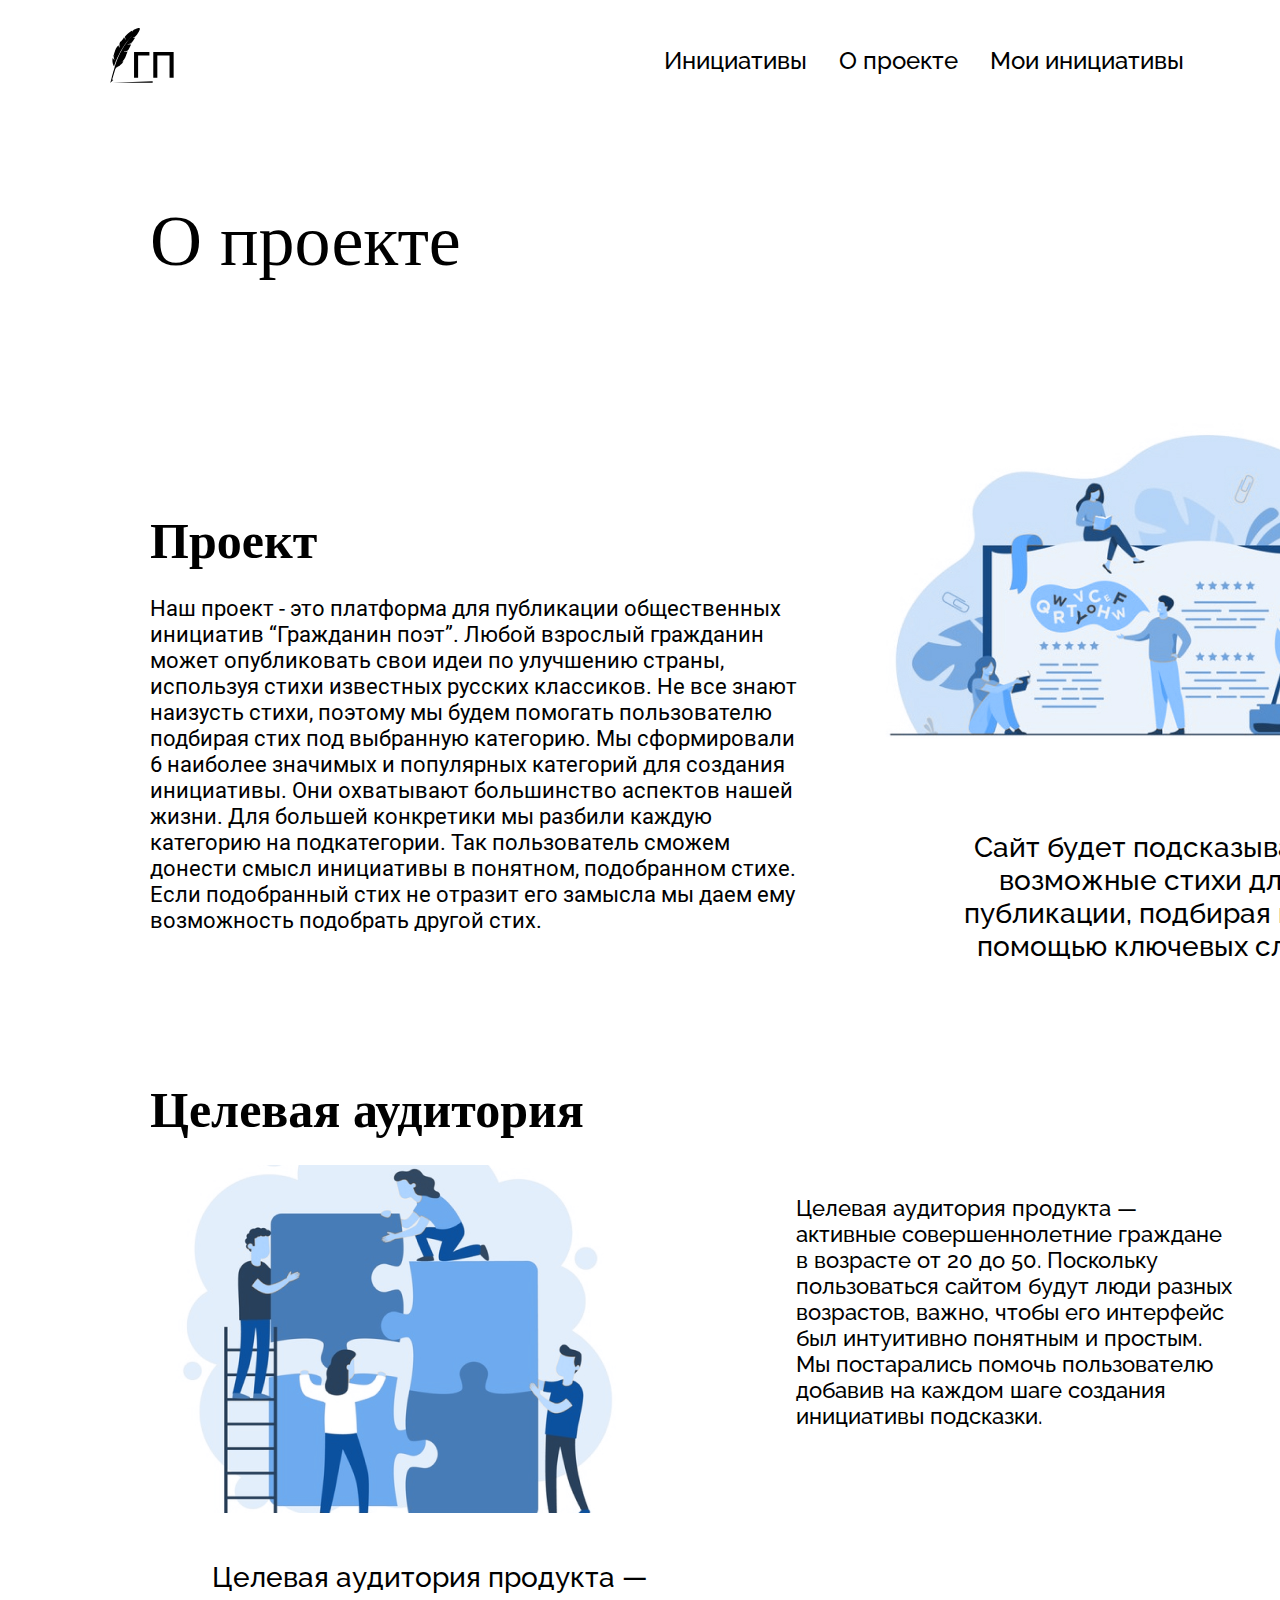
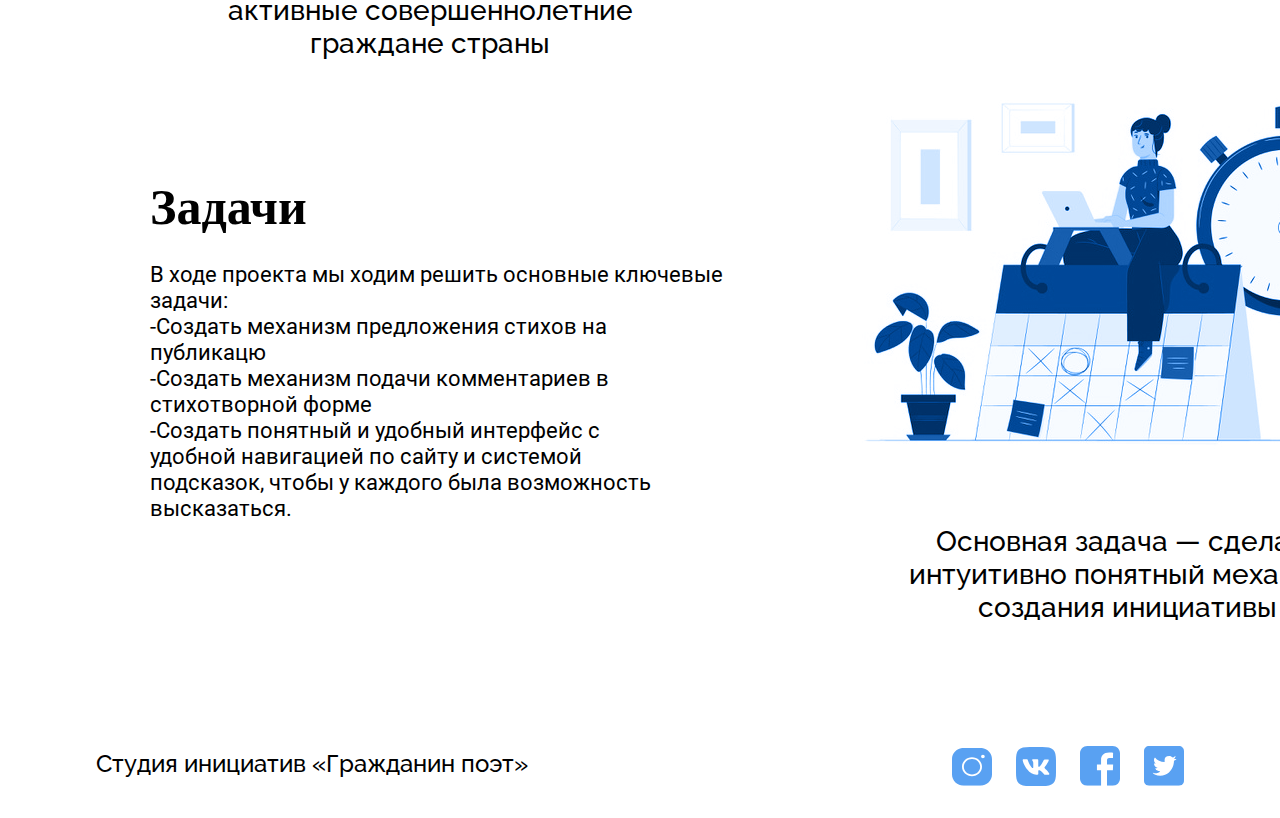
==== aboutProject.html @ e4b72660 "feat: Добавить хэдер и футер в aboutProject" ====
<!DOCTYPE html>
<html lang="ru">
  <head>
    <meta charset="UTF-8">
    <meta name="viewport" content="width=device-width, initial-scale=1.0">
    <meta name="description" content="Портал народных инициатив в эпоху глобальной цензуры">
    <meta name="keywords" content="Образование, обучение, практика, теория, инициативы, хакатон, Яндекс, Практикум, JavaScript, React">
    <meta name="author" content="Борис Никиташов">
    <meta name="author" content="Вадим Колесников">
    <meta name="author" content="Александр Удинкан">
    <meta name="author" content="Анна Кухилава">
    <link href="./pages/aboutProject.css" rel="stylesheet">
    <title>ГП-2025 – Создание инициативы</title>
  </head>
  <body class="root">
    <header class="header root__header">
        <a href="index.html">
        <img class="header__logo" src="resources/images/logo.svg" alt="Логотип проекта «Гражданин поэт – 2025»">
        </a>
        <nav class="header__nav">
        <ul class="header__list">
            <li class="header__list-item"><a class="header__link" href="#">Инициативы</a></li>
            <li class="header__list-item"><a class="header__link" href="#">О проекте</a></li>
            <li class="header__list-item"><a class="header__link" href="#">Мои инициативы</a></li>
        </ul>
        </nav>
    </header>
    <main class="about-project">
      <h1 class="about-project__title">О проекте</h1>
      <section class="project">
        <div class="project__container">
        <div class="project__container_root">
    <h2 class="project__container_subtitle">Проект</h2>
    <p class="project__container_description">Наш проект -  это платформа для публикации общественных инициатив “Гражданин поэт”.  Любой взрослый гражданин может опубликовать свои идеи по улучшению страны, используя стихи известных русских классиков.
        Не все знают наизусть стихи, поэтому мы будем помогать пользователю подбирая стих под выбранную категорию.
        Мы сформировали 6 наиболее значимых и популярных категорий для создания инициативы. Они охватывают большинство аспектов нашей жизни.
        Для большей конкретики мы разбили каждую категорию на подкатегории. Так пользователь сможем донести смысл инициативы в понятном, подобранном стихе. Если подобранный стих не отразит его замысла мы даем ему возможность подобрать другой стих.
        </p> 
    </div>
        <div class="project__img-container">
    <img class="project__img-container_pic" src="./resources/images/aboutProject/image 41.jpg">
    <p class="project__img-container_text">Сайт будет подсказывать возможные стихи для публикации, подбирая их
        с помощью  ключевых слов</p>
        </div>
    </div>
    <div class="project__container">
    <div class="project__container_root">
    <h2 class="project__container_subtitle">Целевая аудитория</h2>
    <div class="project__img-container">
        <img class="project__img-container_pic" src="./resources/images/aboutProject/image 5.png">
        <p class="project__img-container_text">Целевая аудитория продукта — активные совершеннолетние граждане страны</p>

    </div>
    </div>
    <p class="project__container_defenition">Целевая аудитория продукта — активные совершеннолетние граждане в возрасте от 20 до 50. 
        Поскольку пользоваться сайтом будут люди разных возрастов, важно, чтобы его интерфейс был интуитивно понятным и простым.
        Мы постарались помочь пользователю добавив на каждом шаге создания инициативы подсказки.</p>
    </div>

        <div class="project__container">
            <div class="project__container_root">
        <h2 class="project__container_subtitle">Задачи</h2>
    <p class="project__container_description">В ходе проекта мы ходим решить основные ключевые задачи:
        <li class="project__container_root_element">-Создать механизм предложения стихов на публикацю</li>
        <li class="project__container_root_element">-Создать механизм подачи комментариев в стихотворной форме</li>
        <li class="project__container_root_element">-Создать понятный и удобный интерфейс с удобной навигацией по сайту и системой подсказок, чтобы у каждого была возможность высказаться.</li></p>
            </div>
        <div class="project__img-container">
            <img class="project__img-container_pic" src="./resources/images/aboutProject/image 6.png">
            <p class="project__img-container_text">Основная задача  — сделать интуитивно понятный механизм создания инициативы</p>
        </div>
    </div>

    </section>
            
        </main>
        <footer class="footer root__footer">
            <address class="footer__author">Студия инициатив «Гражданин поэт»</address>
            <ul class="footer__list">
            <li class="footer__list-item">
                <a class="footer__link" href="#">
                <img class="footer__icon" src="resources/images/Instagram.svg" alt="Instagram">
                </a>
            </li>
            <li class="footer__list-item">
                <a class="footer__link" href="#">
                <img class="footer__icon" src="resources/images/VK.svg" alt="ВКонтакте">
                </a>
            </li>
            <li class="footer__list-item">
                <a class="footer__link" href="#">
                <img class="footer__icon" src="resources/images/Facebook.svg" alt="Facebook">
                </a>
            </li>
            <li class="footer__list-item">
                <a class="footer__link" href="#">
                <img class="footer__icon" src="resources/images/Twitter.svg" alt="Twitter">
                </a>
            </li>
            </ul>
        </footer>
        <script src="scripts/common.js"></script>
        </body>
</html>
---- pages/aboutProject.css ----
/* Подключаем normalize.css */

@import url(../resources/vendor/normalize.css);

/* Подключаем шрифты */

@import url(../resources/fonts/fonts.css);

/* Подключаем блок root */

@import url(../blocks/root/root.css);
@import url(../blocks/root/__header/root__header.css);
@import url(../blocks/root/__main/root__main.css);
@import url(../blocks/root/__footer/root__footer.css);

/* Подключаем блок header и его компоненты */

@import url(../blocks/header/header.css);
@import url(../blocks/header/__logo/header__logo.css);
@import url(../blocks/header/__list/header__list.css);
@import url(../blocks/header/__list-item/header__list-item.css);
@import url(../blocks/header/__link/header__link.css);

/* Подключаем блок about-project и его компоненты */

@import url(../blocks/about-project/about-project.css);
@import url(../blocks/about-project/project/project.css);
@import url(../blocks/about-project/about-project__title.css);
@import url(../blocks/about-project/project/__container/project__container.css);
@import url(../blocks/about-project/project/__container/_description/project__container_description.css);
@import url(../blocks/about-project/project/__container/_subtitle/project__container_subtitle.css);
@import url(../blocks/about-project/project/__img-container/_text/project__img-container_text.css);
@import url(../blocks/about-project/project/__container/_root/_element/project__container_root_element.css);
@import url(../blocks/about-project/project/__container/_defenition/project__container_defenition.css);

/* Подключаем блок footer и его компоненты */

@import url(../blocks/footer/footer.css);
@import url(../blocks/footer/__author/footer__author.css);
@import url(../blocks/footer/__list/footer__list.css);
@import url(../blocks/footer/__list-item/footer__list-item.css);
@import url(../blocks/footer/__link/footer__link.css);
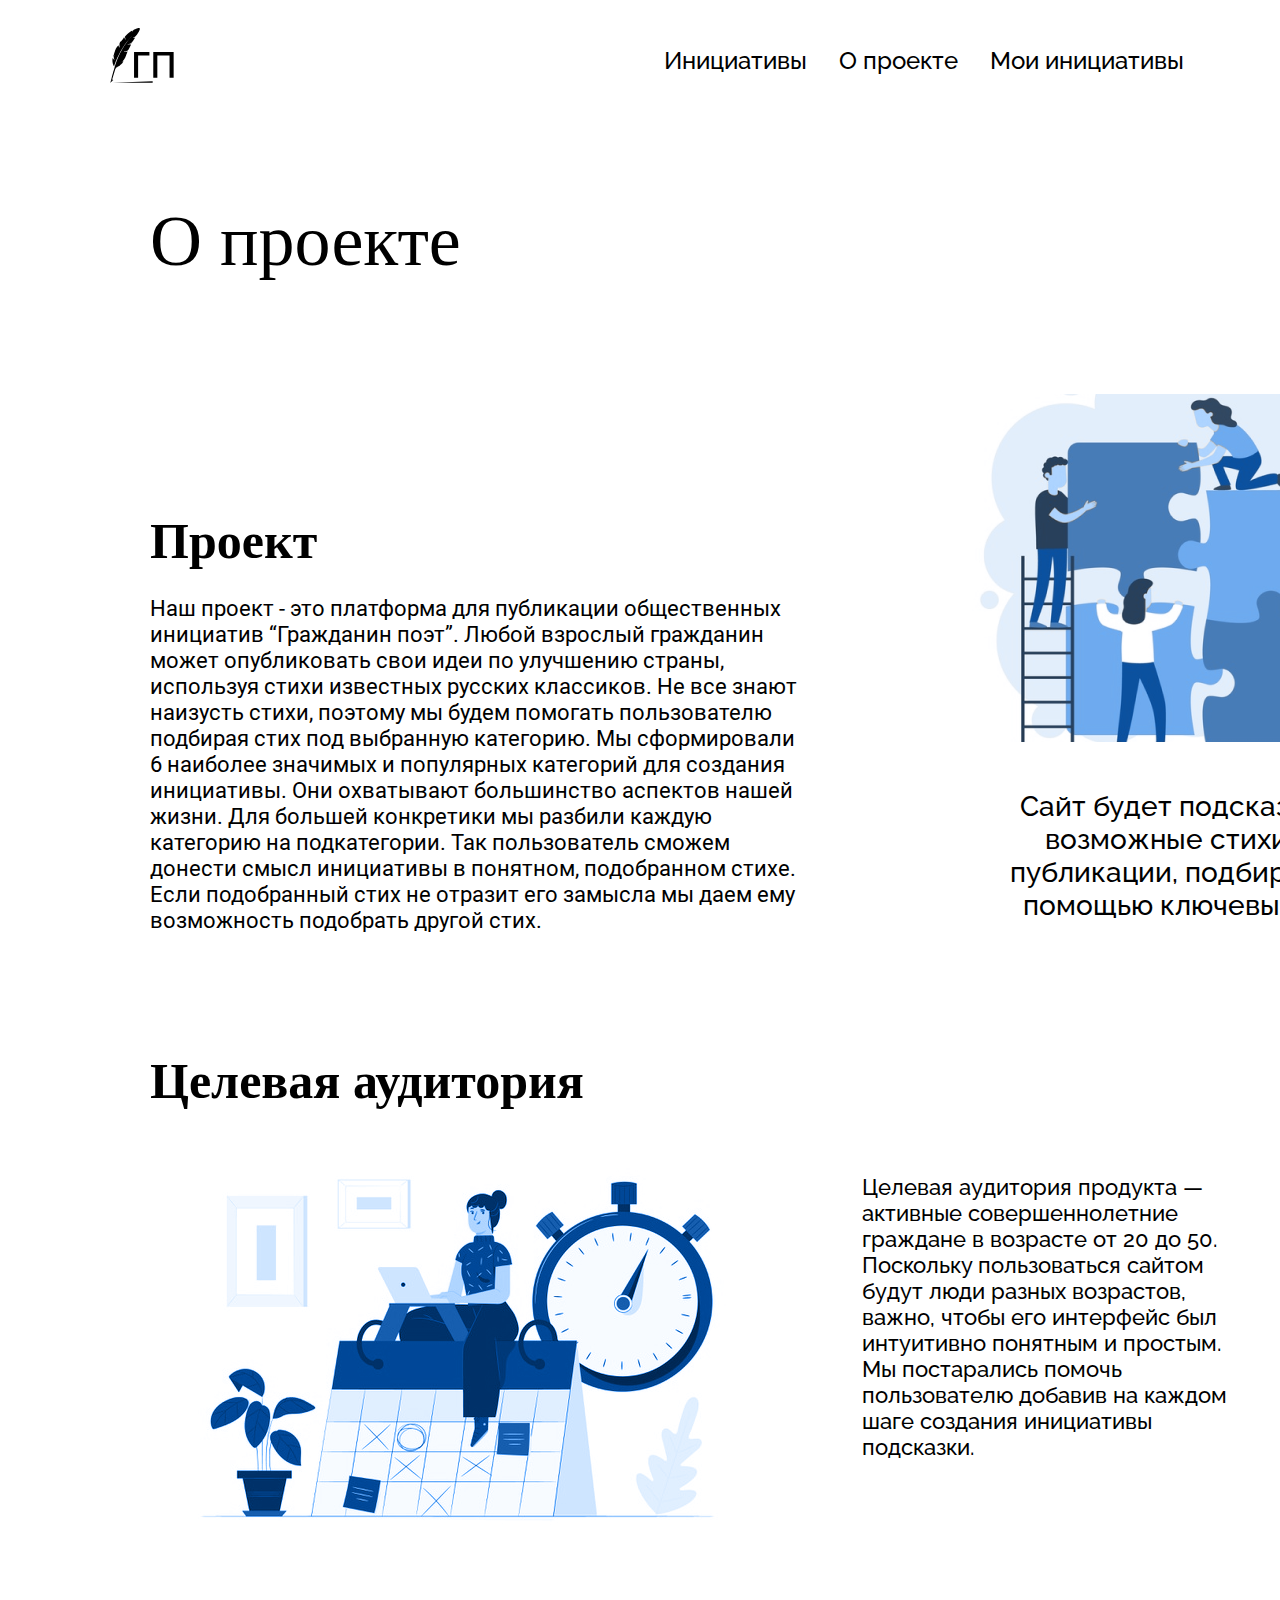
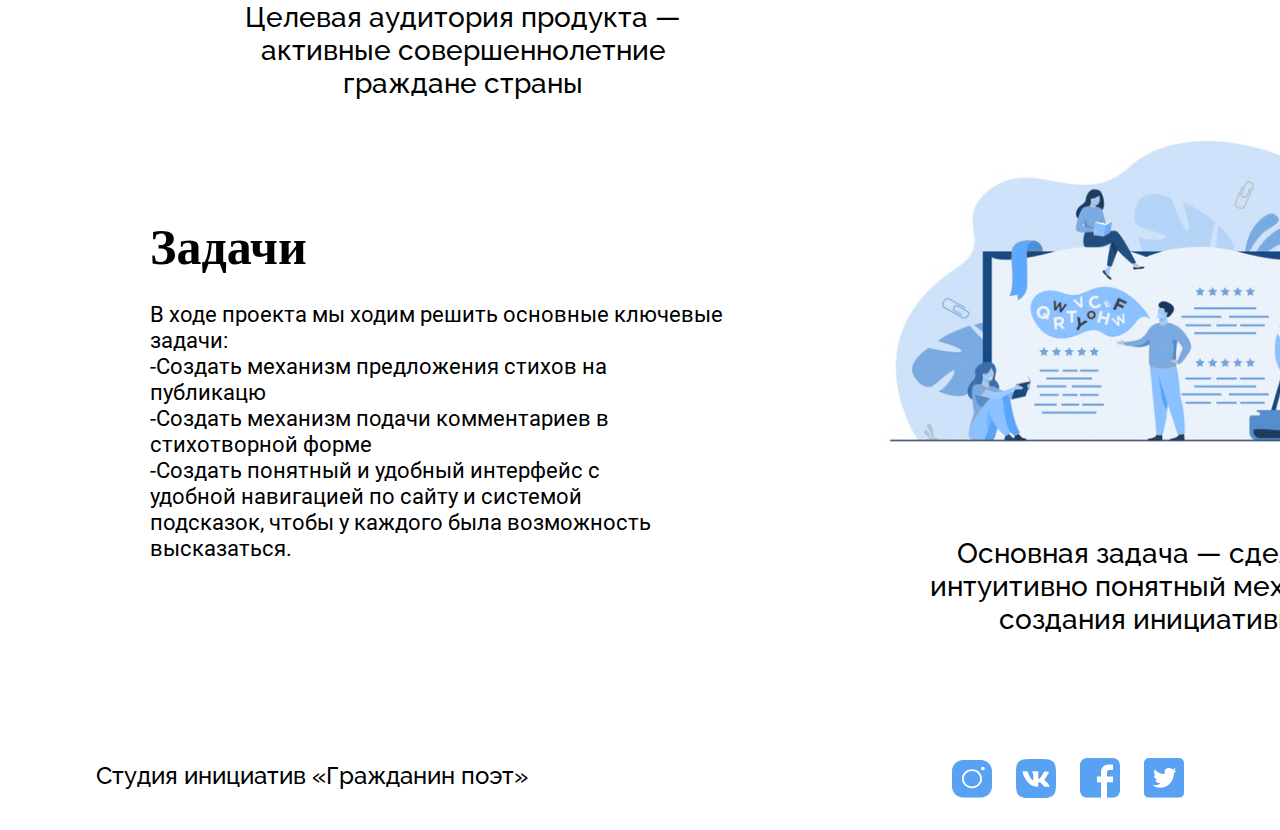
==== commit f69f3042: "fix: Исправить названия файлов" ====
--- a/aboutProject.html
+++ b/aboutProject.html
@@ -1,104 +1,117 @@
 <!DOCTYPE html>
 <html lang="ru">
-  <head>
+<head>
     <meta charset="UTF-8">
     <meta name="viewport" content="width=device-width, initial-scale=1.0">
     <meta name="description" content="Портал народных инициатив в эпоху глобальной цензуры">
-    <meta name="keywords" content="Образование, обучение, практика, теория, инициативы, хакатон, Яндекс, Практикум, JavaScript, React">
+    <meta name="keywords"
+        content="Образование, обучение, практика, теория, инициативы, хакатон, Яндекс, Практикум, JavaScript, React">
     <meta name="author" content="Борис Никиташов">
     <meta name="author" content="Вадим Колесников">
     <meta name="author" content="Александр Удинкан">
     <meta name="author" content="Анна Кухилава">
     <link href="./pages/aboutProject.css" rel="stylesheet">
     <title>ГП-2025 – Создание инициативы</title>
-  </head>
-  <body class="root">
+</head>
+<body class="root">
     <header class="header root__header">
         <a href="index.html">
-        <img class="header__logo" src="resources/images/logo.svg" alt="Логотип проекта «Гражданин поэт – 2025»">
+            <img class="header__logo" src="resources/images/logo.svg" alt="Логотип проекта «Гражданин поэт – 2025»">
         </a>
         <nav class="header__nav">
-        <ul class="header__list">
-            <li class="header__list-item"><a class="header__link" href="#">Инициативы</a></li>
-            <li class="header__list-item"><a class="header__link" href="#">О проекте</a></li>
-            <li class="header__list-item"><a class="header__link" href="#">Мои инициативы</a></li>
-        </ul>
+            <ul class="header__list">
+                <li class="header__list-item"><a class="header__link" href="#">Инициативы</a></li>
+                <li class="header__list-item"><a class="header__link" href="#">О проекте</a></li>
+                <li class="header__list-item"><a class="header__link" href="#">Мои инициативы</a></li>
+            </ul>
         </nav>
     </header>
     <main class="about-project">
-      <h1 class="about-project__title">О проекте</h1>
-      <section class="project">
-        <div class="project__container">
-        <div class="project__container_root">
-    <h2 class="project__container_subtitle">Проект</h2>
-    <p class="project__container_description">Наш проект -  это платформа для публикации общественных инициатив “Гражданин поэт”.  Любой взрослый гражданин может опубликовать свои идеи по улучшению страны, используя стихи известных русских классиков.
-        Не все знают наизусть стихи, поэтому мы будем помогать пользователю подбирая стих под выбранную категорию.
-        Мы сформировали 6 наиболее значимых и популярных категорий для создания инициативы. Они охватывают большинство аспектов нашей жизни.
-        Для большей конкретики мы разбили каждую категорию на подкатегории. Так пользователь сможем донести смысл инициативы в понятном, подобранном стихе. Если подобранный стих не отразит его замысла мы даем ему возможность подобрать другой стих.
-        </p> 
-    </div>
-        <div class="project__img-container">
-    <img class="project__img-container_pic" src="./resources/images/aboutProject/image 41.jpg">
-    <p class="project__img-container_text">Сайт будет подсказывать возможные стихи для публикации, подбирая их
-        с помощью  ключевых слов</p>
-        </div>
-    </div>
-    <div class="project__container">
-    <div class="project__container_root">
-    <h2 class="project__container_subtitle">Целевая аудитория</h2>
-    <div class="project__img-container">
-        <img class="project__img-container_pic" src="./resources/images/aboutProject/image 5.png">
-        <p class="project__img-container_text">Целевая аудитория продукта — активные совершеннолетние граждане страны</p>
+        <h1 class="about-project__title">О проекте</h1>
+        <section class="project">
+            <div class="project__container">
+                <div class="project__container_root">
+                    <h2 class="project__container_subtitle">Проект</h2>
+                    <p class="project__container_description">Наш проект - это платформа для публикации общественных
+                        инициатив “Гражданин поэт”. Любой взрослый гражданин может опубликовать свои идеи по улучшению
+                        страны, используя стихи известных русских классиков.
+                        Не все знают наизусть стихи, поэтому мы будем помогать пользователю подбирая стих под выбранную
+                        категорию.
+                        Мы сформировали 6 наиболее значимых и популярных категорий для создания инициативы. Они
+                        охватывают большинство аспектов нашей жизни.
+                        Для большей конкретики мы разбили каждую категорию на подкатегории. Так пользователь сможем
+                        донести смысл инициативы в понятном, подобранном стихе. Если подобранный стих не отразит его
+                        замысла мы даем ему возможность подобрать другой стих.
+                    </p>
+                </div>
+                <div class="project__img-container">
+                    <img class="project__img-container_pic" src="./resources/images/aboutProject/about1.png">
+                    <p class="project__img-container_text">Сайт будет подсказывать возможные стихи для публикации,
+                        подбирая их
+                        с помощью ключевых слов</p>
+                </div>
+            </div>
+            <div class="project__container">
+                <div class="project__container_root">
+                    <h2 class="project__container_subtitle">Целевая аудитория</h2>
+                    <div class="project__img-container">
+                        <img class="project__img-container_pic" src="./resources/images/aboutProject/about2.png">
+                        <p class="project__img-container_text">Целевая аудитория продукта — активные совершеннолетние
+                            граждане страны</p>
 
-    </div>
-    </div>
-    <p class="project__container_defenition">Целевая аудитория продукта — активные совершеннолетние граждане в возрасте от 20 до 50. 
-        Поскольку пользоваться сайтом будут люди разных возрастов, важно, чтобы его интерфейс был интуитивно понятным и простым.
-        Мы постарались помочь пользователю добавив на каждом шаге создания инициативы подсказки.</p>
-    </div>
-
-        <div class="project__container">
-            <div class="project__container_root">
-        <h2 class="project__container_subtitle">Задачи</h2>
-    <p class="project__container_description">В ходе проекта мы ходим решить основные ключевые задачи:
-        <li class="project__container_root_element">-Создать механизм предложения стихов на публикацю</li>
-        <li class="project__container_root_element">-Создать механизм подачи комментариев в стихотворной форме</li>
-        <li class="project__container_root_element">-Создать понятный и удобный интерфейс с удобной навигацией по сайту и системой подсказок, чтобы у каждого была возможность высказаться.</li></p>
+                    </div>
+                </div>
+                <p class="project__container_defenition">Целевая аудитория продукта — активные совершеннолетние граждане
+                    в возрасте от 20 до 50.
+                    Поскольку пользоваться сайтом будут люди разных возрастов, важно, чтобы его интерфейс был интуитивно
+                    понятным и простым.
+                    Мы постарались помочь пользователю добавив на каждом шаге создания инициативы подсказки.</p>
             </div>
-        <div class="project__img-container">
-            <img class="project__img-container_pic" src="./resources/images/aboutProject/image 6.png">
-            <p class="project__img-container_text">Основная задача  — сделать интуитивно понятный механизм создания инициативы</p>
-        </div>
-    </div>
-
-    </section>
-            
-        </main>
-        <footer class="footer root__footer">
-            <address class="footer__author">Студия инициатив «Гражданин поэт»</address>
-            <ul class="footer__list">
+            <div class="project__container">
+                <div class="project__container_root">
+                    <h2 class="project__container_subtitle">Задачи</h2>
+                    <p class="project__container_description">В ходе проекта мы ходим решить основные ключевые задачи:
+                        <li class="project__container_root_element">-Создать механизм предложения стихов на публикацю
+                        </li>
+                        <li class="project__container_root_element">-Создать механизм подачи комментариев в стихотворной
+                            форме</li>
+                        <li class="project__container_root_element">-Создать понятный и удобный интерфейс с удобной
+                            навигацией по сайту и системой подсказок, чтобы у каждого была возможность высказаться.</li>
+                    </p>
+                </div>
+                <div class="project__img-container">
+                    <img class="project__img-container_pic" src="./resources/images/aboutProject/about3.jpg">
+                    <p class="project__img-container_text">Основная задача — сделать интуитивно понятный механизм
+                        создания инициативы</p>
+                </div>
+            </div>
+        </section>
+    </main>
+    <footer class="footer root__footer">
+        <address class="footer__author">Студия инициатив «Гражданин поэт»</address>
+        <ul class="footer__list">
             <li class="footer__list-item">
                 <a class="footer__link" href="#">
-                <img class="footer__icon" src="resources/images/Instagram.svg" alt="Instagram">
+                    <img class="footer__icon" src="resources/images/Instagram.svg" alt="Instagram">
                 </a>
             </li>
             <li class="footer__list-item">
                 <a class="footer__link" href="#">
-                <img class="footer__icon" src="resources/images/VK.svg" alt="ВКонтакте">
+                    <img class="footer__icon" src="resources/images/VK.svg" alt="ВКонтакте">
                 </a>
             </li>
             <li class="footer__list-item">
                 <a class="footer__link" href="#">
-                <img class="footer__icon" src="resources/images/Facebook.svg" alt="Facebook">
+                    <img class="footer__icon" src="resources/images/Facebook.svg" alt="Facebook">
                 </a>
             </li>
             <li class="footer__list-item">
                 <a class="footer__link" href="#">
-                <img class="footer__icon" src="resources/images/Twitter.svg" alt="Twitter">
+                    <img class="footer__icon" src="resources/images/Twitter.svg" alt="Twitter">
                 </a>
             </li>
-            </ul>
-        </footer>
-        <script src="scripts/common.js"></script>
-        </body>
+        </ul>
+    </footer>
+    <script src="scripts/common.js"></script>
+</body>
 </html>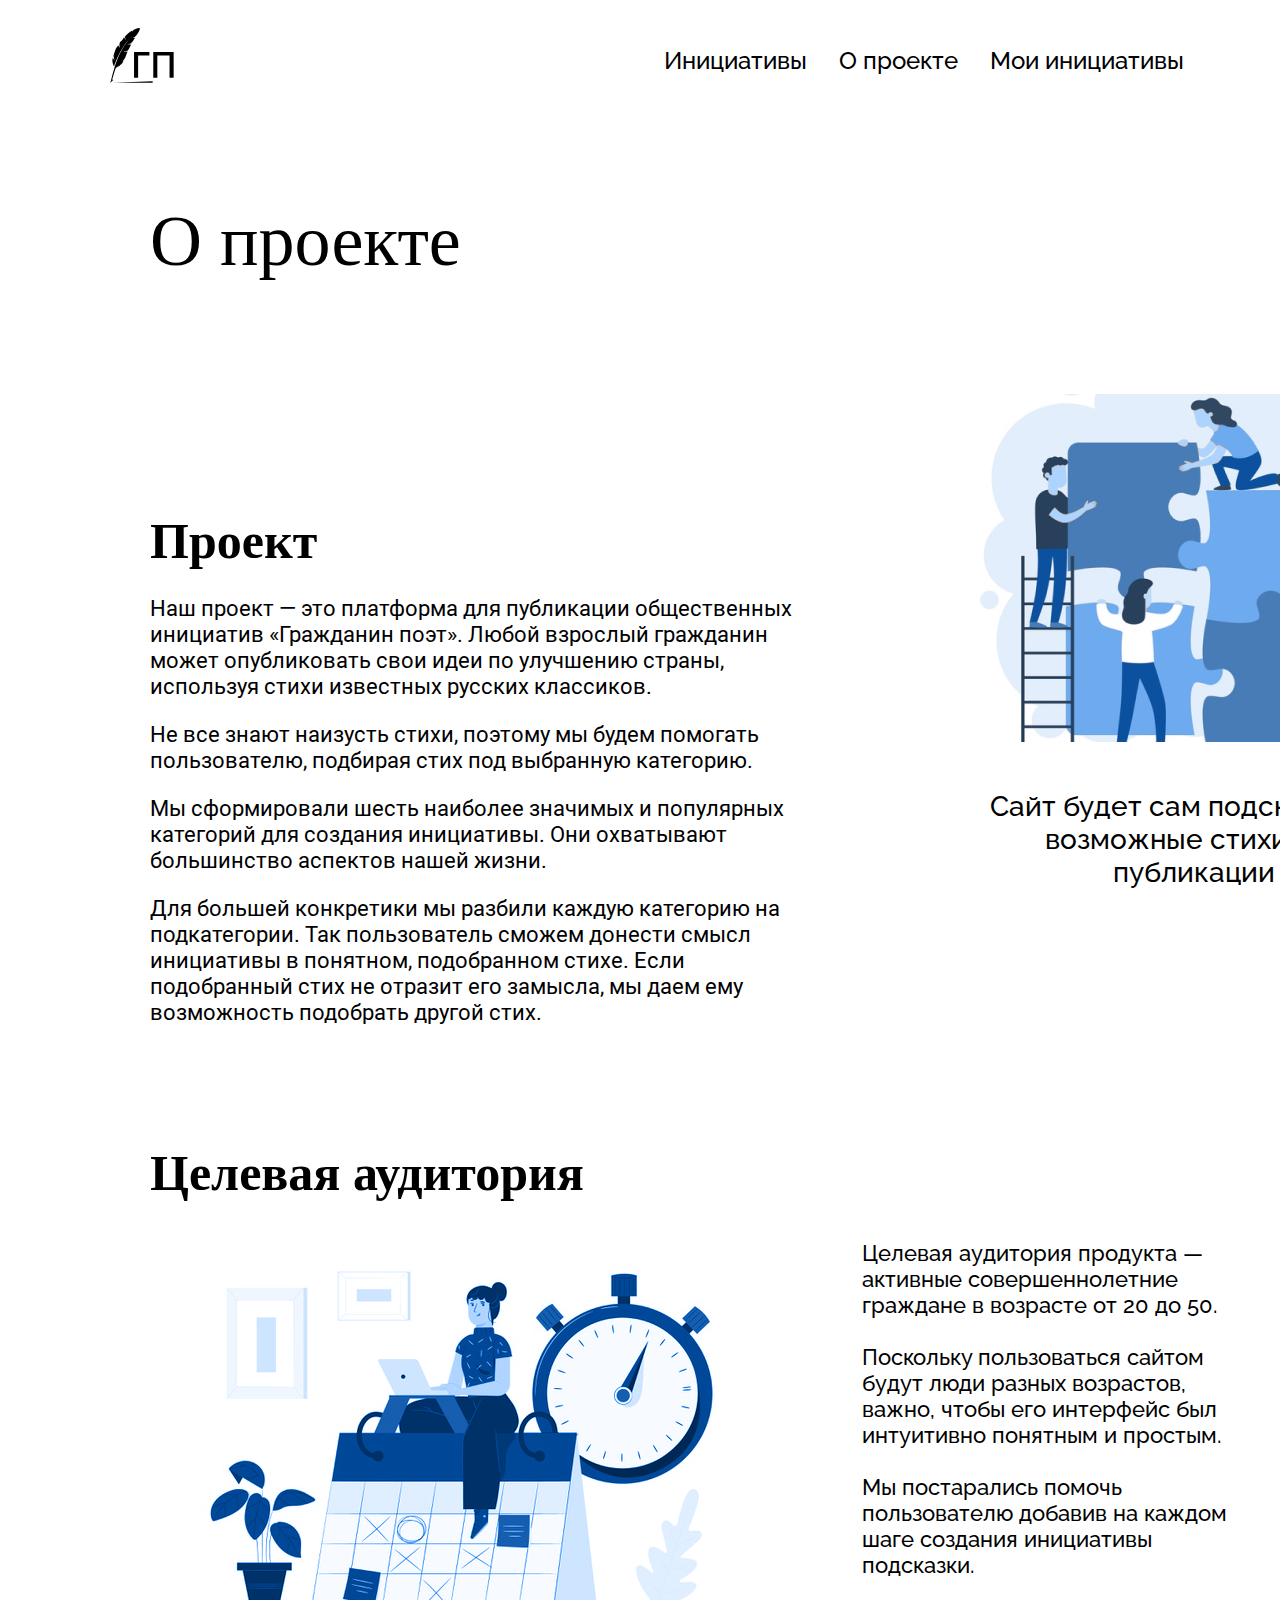
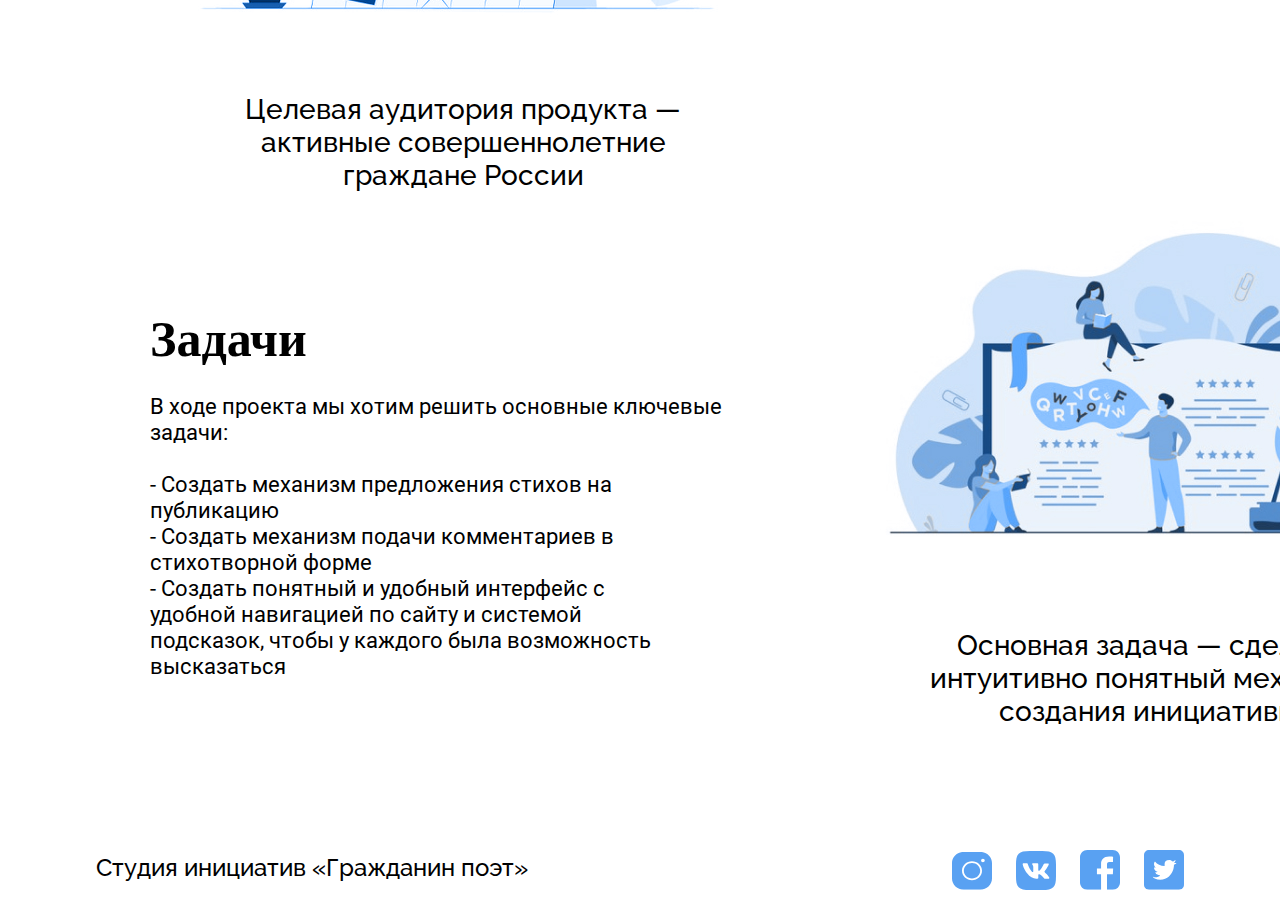
==== commit d2278bd1: "fix: Поправить тексты в aboutProject.html" ====
--- a/aboutProject.html
+++ b/aboutProject.html
@@ -32,23 +32,21 @@
             <div class="project__container">
                 <div class="project__container_root">
                     <h2 class="project__container_subtitle">Проект</h2>
-                    <p class="project__container_description">Наш проект - это платформа для публикации общественных
-                        инициатив “Гражданин поэт”. Любой взрослый гражданин может опубликовать свои идеи по улучшению
+                    <p class="project__container_description">Наш проект — это платформа для публикации общественных
+                        инициатив «Гражданин поэт». Любой взрослый гражданин может опубликовать свои идеи по улучшению
                         страны, используя стихи известных русских классиков.
-                        Не все знают наизусть стихи, поэтому мы будем помогать пользователю подбирая стих под выбранную
-                        категорию.
-                        Мы сформировали 6 наиболее значимых и популярных категорий для создания инициативы. Они
-                        охватывают большинство аспектов нашей жизни.
-                        Для большей конкретики мы разбили каждую категорию на подкатегории. Так пользователь сможем
+                    </p>
+                    <p class="project__container_description">Не все знают наизусть стихи, поэтому мы будем помогать пользователю, подбирая стих под выбранную
+                        категорию.</p>
+                    <p class="project__container_description">Мы сформировали шесть наиболее значимых и популярных категорий для создания инициативы. Они
+                        охватывают большинство аспектов нашей жизни.</p>
+                    <p class="project__container_description">Для большей конкретики мы разбили каждую категорию на подкатегории. Так пользователь сможем
                         донести смысл инициативы в понятном, подобранном стихе. Если подобранный стих не отразит его
-                        замысла мы даем ему возможность подобрать другой стих.
-                    </p>
+                        замысла, мы даем ему возможность подобрать другой стих.</p>
                 </div>
                 <div class="project__img-container">
                     <img class="project__img-container_pic" src="./resources/images/aboutProject/about1.png">
-                    <p class="project__img-container_text">Сайт будет подсказывать возможные стихи для публикации,
-                        подбирая их
-                        с помощью ключевых слов</p>
+                    <p class="project__img-container_text">Сайт будет сам подсказывать возможные стихи для публикации</p>
                 </div>
             </div>
             <div class="project__container">
@@ -57,26 +55,26 @@
                     <div class="project__img-container">
                         <img class="project__img-container_pic" src="./resources/images/aboutProject/about2.png">
                         <p class="project__img-container_text">Целевая аудитория продукта — активные совершеннолетние
-                            граждане страны</p>
+                            граждане России</p>
 
                     </div>
                 </div>
                 <p class="project__container_defenition">Целевая аудитория продукта — активные совершеннолетние граждане
-                    в возрасте от 20 до 50.
+                    в возрасте от 20 до 50.<br><br>
                     Поскольку пользоваться сайтом будут люди разных возрастов, важно, чтобы его интерфейс был интуитивно
-                    понятным и простым.
+                    понятным и простым.<br><br>
                     Мы постарались помочь пользователю добавив на каждом шаге создания инициативы подсказки.</p>
             </div>
             <div class="project__container">
                 <div class="project__container_root">
                     <h2 class="project__container_subtitle">Задачи</h2>
-                    <p class="project__container_description">В ходе проекта мы ходим решить основные ключевые задачи:
-                        <li class="project__container_root_element">-Создать механизм предложения стихов на публикацю
+                    <p class="project__container_description">В ходе проекта мы хотим решить основные ключевые задачи:<br><br>
+                        <li class="project__container_root_element">- Создать механизм предложения стихов на публикацию
                         </li>
-                        <li class="project__container_root_element">-Создать механизм подачи комментариев в стихотворной
+                        <li class="project__container_root_element">- Создать механизм подачи комментариев в стихотворной
                             форме</li>
-                        <li class="project__container_root_element">-Создать понятный и удобный интерфейс с удобной
-                            навигацией по сайту и системой подсказок, чтобы у каждого была возможность высказаться.</li>
+                        <li class="project__container_root_element">- Создать понятный и удобный интерфейс с удобной
+                            навигацией по сайту и системой подсказок, чтобы у каждого была возможность высказаться</li>
                     </p>
                 </div>
                 <div class="project__img-container">
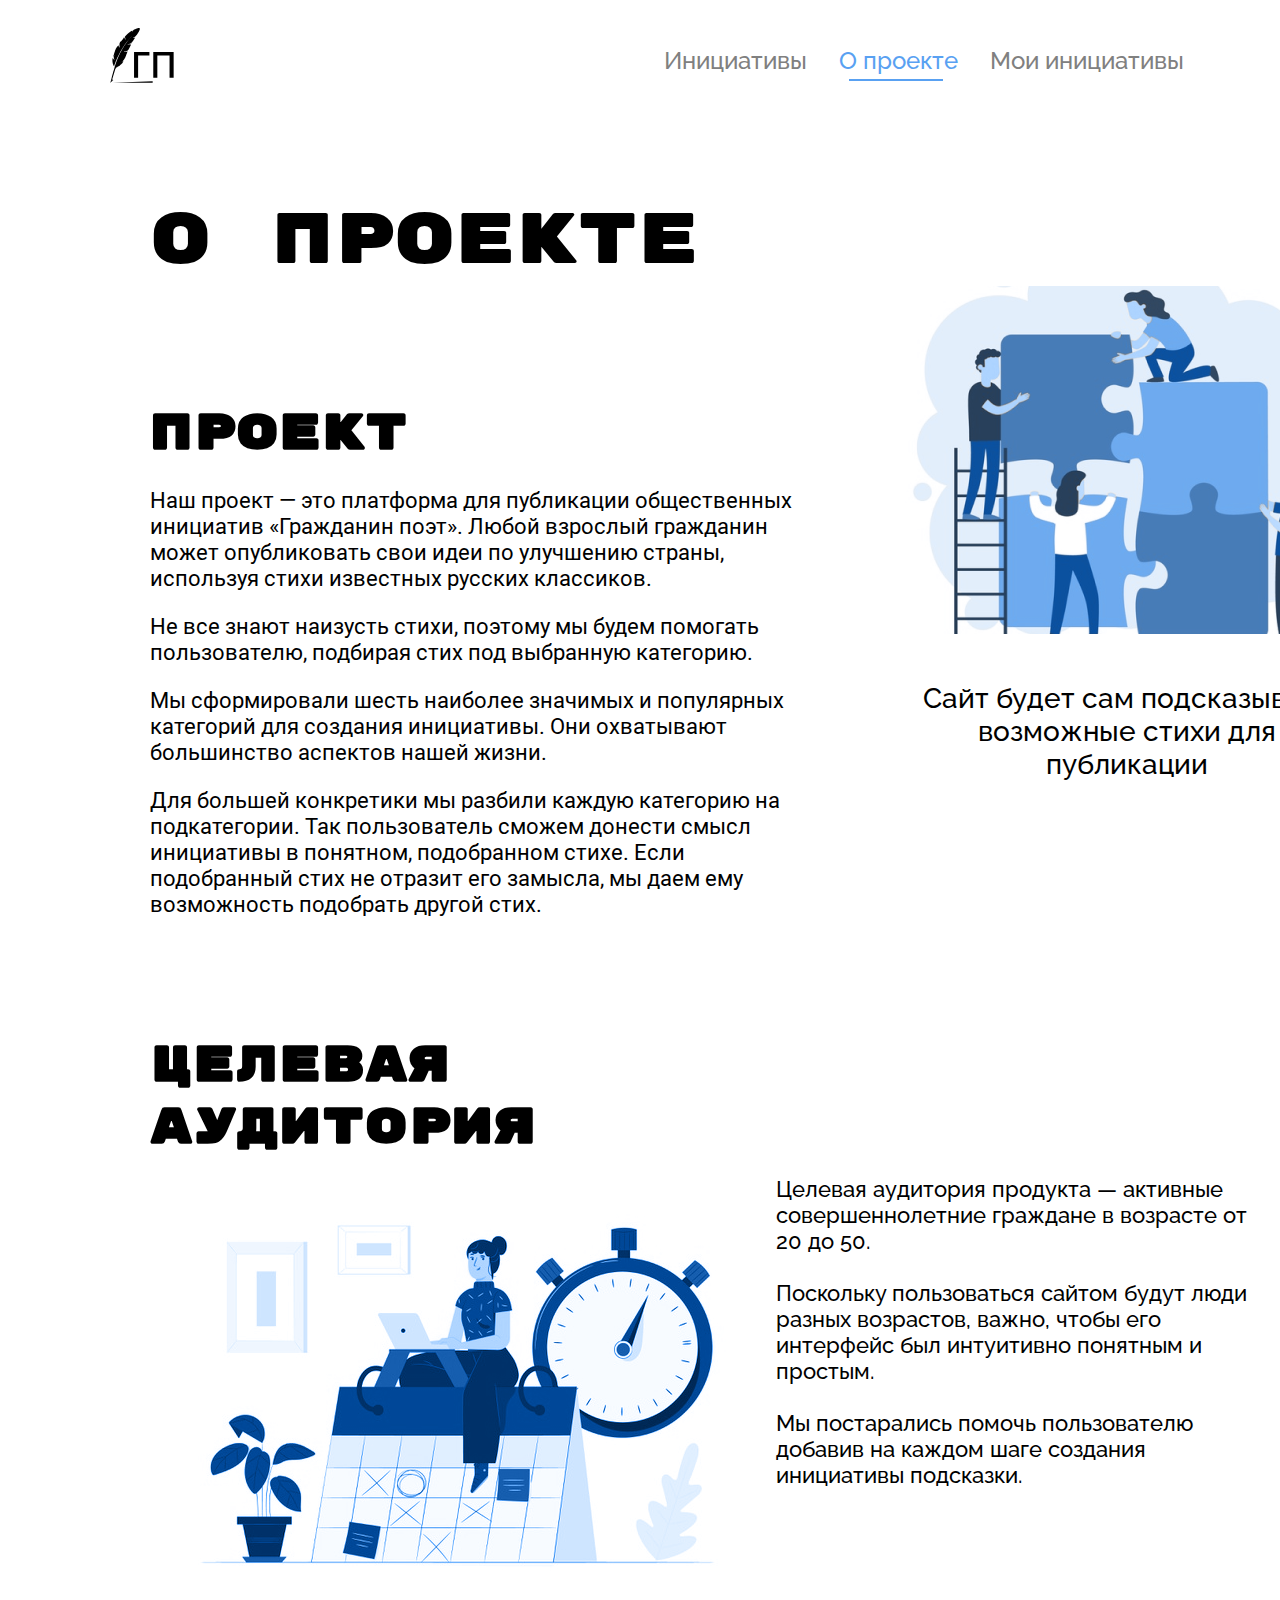
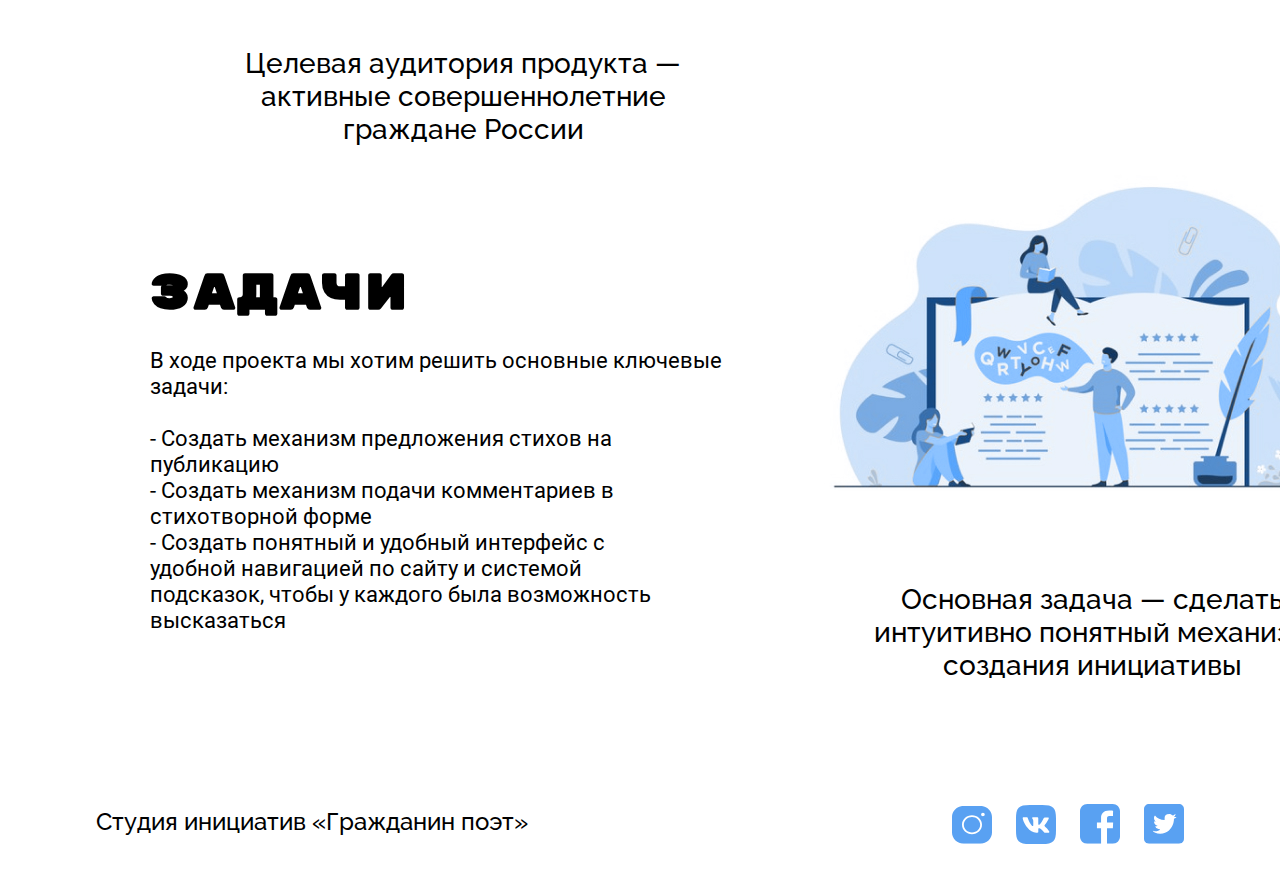
==== commit ee6ad7bb: "feat: Настроить ссылки на страницу «О проекте»" ====
--- a/aboutProject.html
+++ b/aboutProject.html
@@ -20,9 +20,9 @@
         </a>
         <nav class="header__nav">
             <ul class="header__list">
-                <li class="header__list-item"><a class="header__link" href="#">Инициативы</a></li>
-                <li class="header__list-item"><a class="header__link" href="#">О проекте</a></li>
-                <li class="header__list-item"><a class="header__link" href="#">Мои инициативы</a></li>
+                <li class="header__list-item"><a class="header__link header__link_disabled" href="#">Инициативы</a></li>
+                <li class="header__list-item"><a class="header__link header__link_active" id="about-link" href="aboutProject.html">О проекте</a></li>
+                <li class="header__list-item"><a class="header__link header__link_disabled" href="#">Мои инициативы</a></li>
             </ul>
         </nav>
     </header>
--- a/pages/aboutProject.css
+++ b/pages/aboutProject.css
@@ -20,6 +20,8 @@
 @import url(../blocks/header/__list/header__list.css);
 @import url(../blocks/header/__list-item/header__list-item.css);
 @import url(../blocks/header/__link/header__link.css);
+@import url(../blocks/header/__link/_active/header__link_active.css);
+@import url(../blocks/header/__link/_disabled/header__link_disabled.css);
 
 /* Подключаем блок about-project и его компоненты */
 
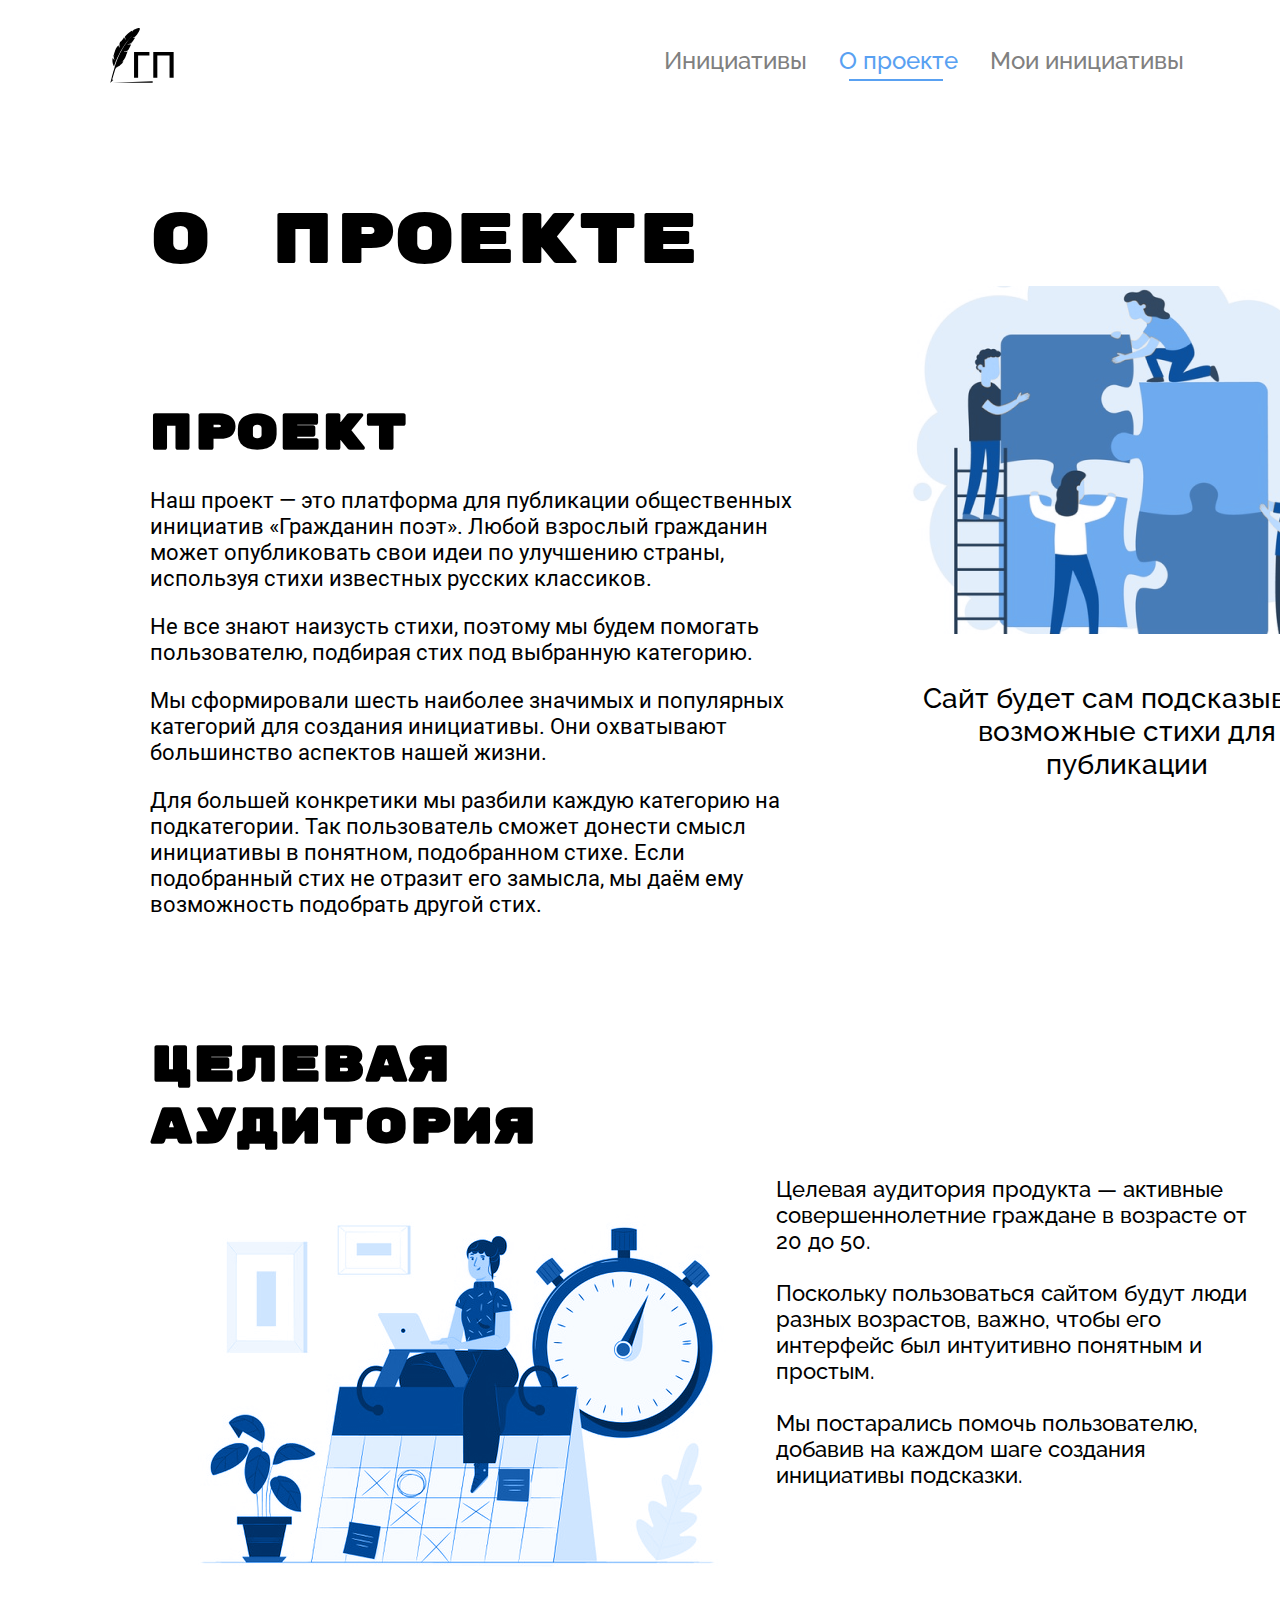
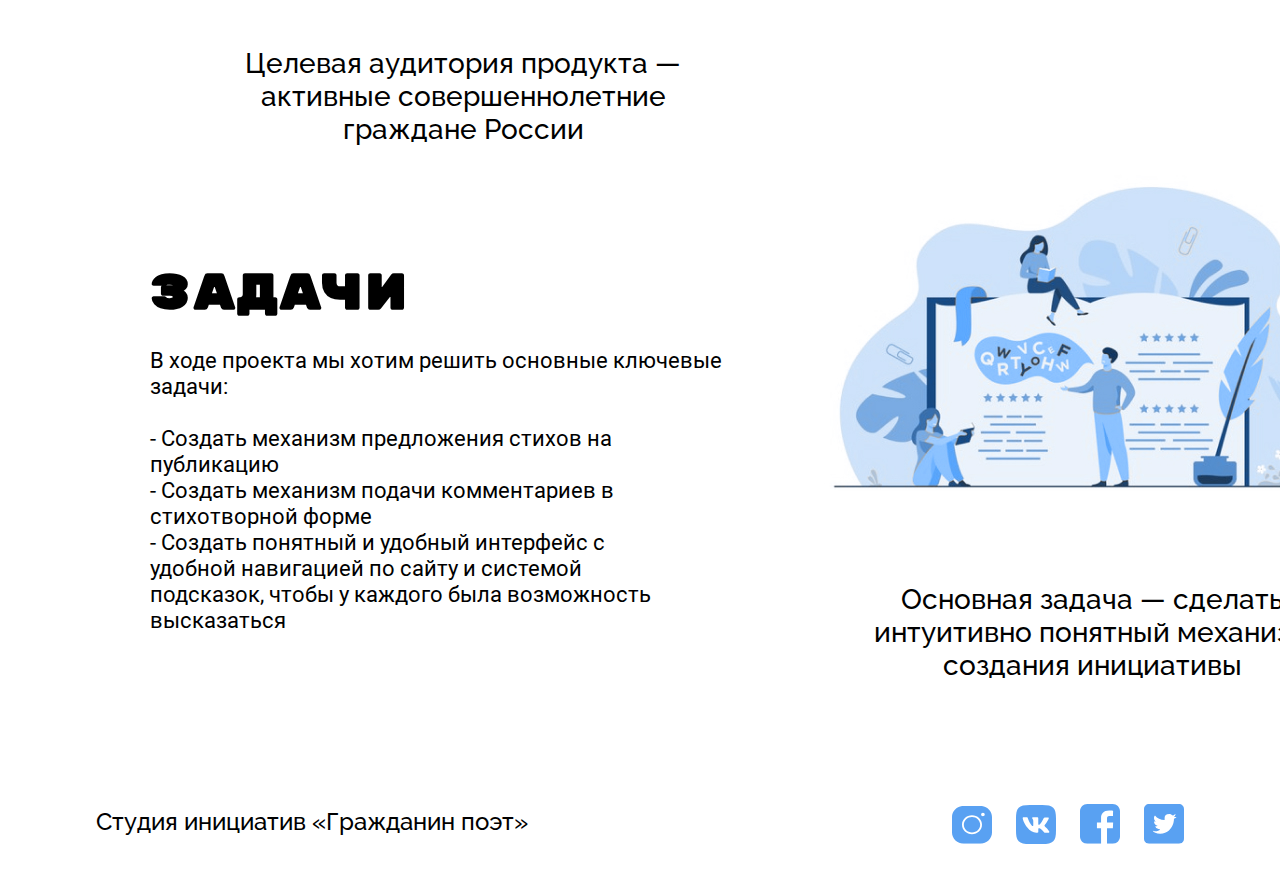
==== commit a44c568d: "fix: Поправить тексты" ====
--- a/aboutProject.html
+++ b/aboutProject.html
@@ -40,9 +40,9 @@
                         категорию.</p>
                     <p class="project__container_description">Мы сформировали шесть наиболее значимых и популярных категорий для создания инициативы. Они
                         охватывают большинство аспектов нашей жизни.</p>
-                    <p class="project__container_description">Для большей конкретики мы разбили каждую категорию на подкатегории. Так пользователь сможем
+                    <p class="project__container_description">Для большей конкретики мы разбили каждую категорию на подкатегории. Так пользователь сможет
                         донести смысл инициативы в понятном, подобранном стихе. Если подобранный стих не отразит его
-                        замысла, мы даем ему возможность подобрать другой стих.</p>
+                        замысла, мы даём ему возможность подобрать другой стих.</p>
                 </div>
                 <div class="project__img-container">
                     <img class="project__img-container_pic" src="./resources/images/aboutProject/about1.png">
@@ -63,7 +63,7 @@
                     в возрасте от 20 до 50.<br><br>
                     Поскольку пользоваться сайтом будут люди разных возрастов, важно, чтобы его интерфейс был интуитивно
                     понятным и простым.<br><br>
-                    Мы постарались помочь пользователю добавив на каждом шаге создания инициативы подсказки.</p>
+                    Мы постарались помочь пользователю, добавив на каждом шаге создания инициативы подсказки.</p>
             </div>
             <div class="project__container">
                 <div class="project__container_root">
@@ -110,6 +110,10 @@
             </li>
         </ul>
     </footer>
+    <div class="sorry">
+        <p class="sorry__title">Извините!</p>
+        <p class="sorry__text">У вас слишком маленький экран. Найдите калькулятор побольше.</p>
+      </div>
     <script src="scripts/common.js"></script>
 </body>
 </html>--- a/pages/aboutProject.css
+++ b/pages/aboutProject.css
@@ -41,4 +41,10 @@
 @import url(../blocks/footer/__author/footer__author.css);
 @import url(../blocks/footer/__list/footer__list.css);
 @import url(../blocks/footer/__list-item/footer__list-item.css);
-@import url(../blocks/footer/__link/footer__link.css);+@import url(../blocks/footer/__link/footer__link.css);
+
+/* Подключаем блок sorry и его компоненты */
+
+@import url(../blocks/sorry/sorry.css);
+@import url(../blocks/sorry/__title/sorry__title.css);
+@import url(../blocks/sorry/__text/sorry__text.css);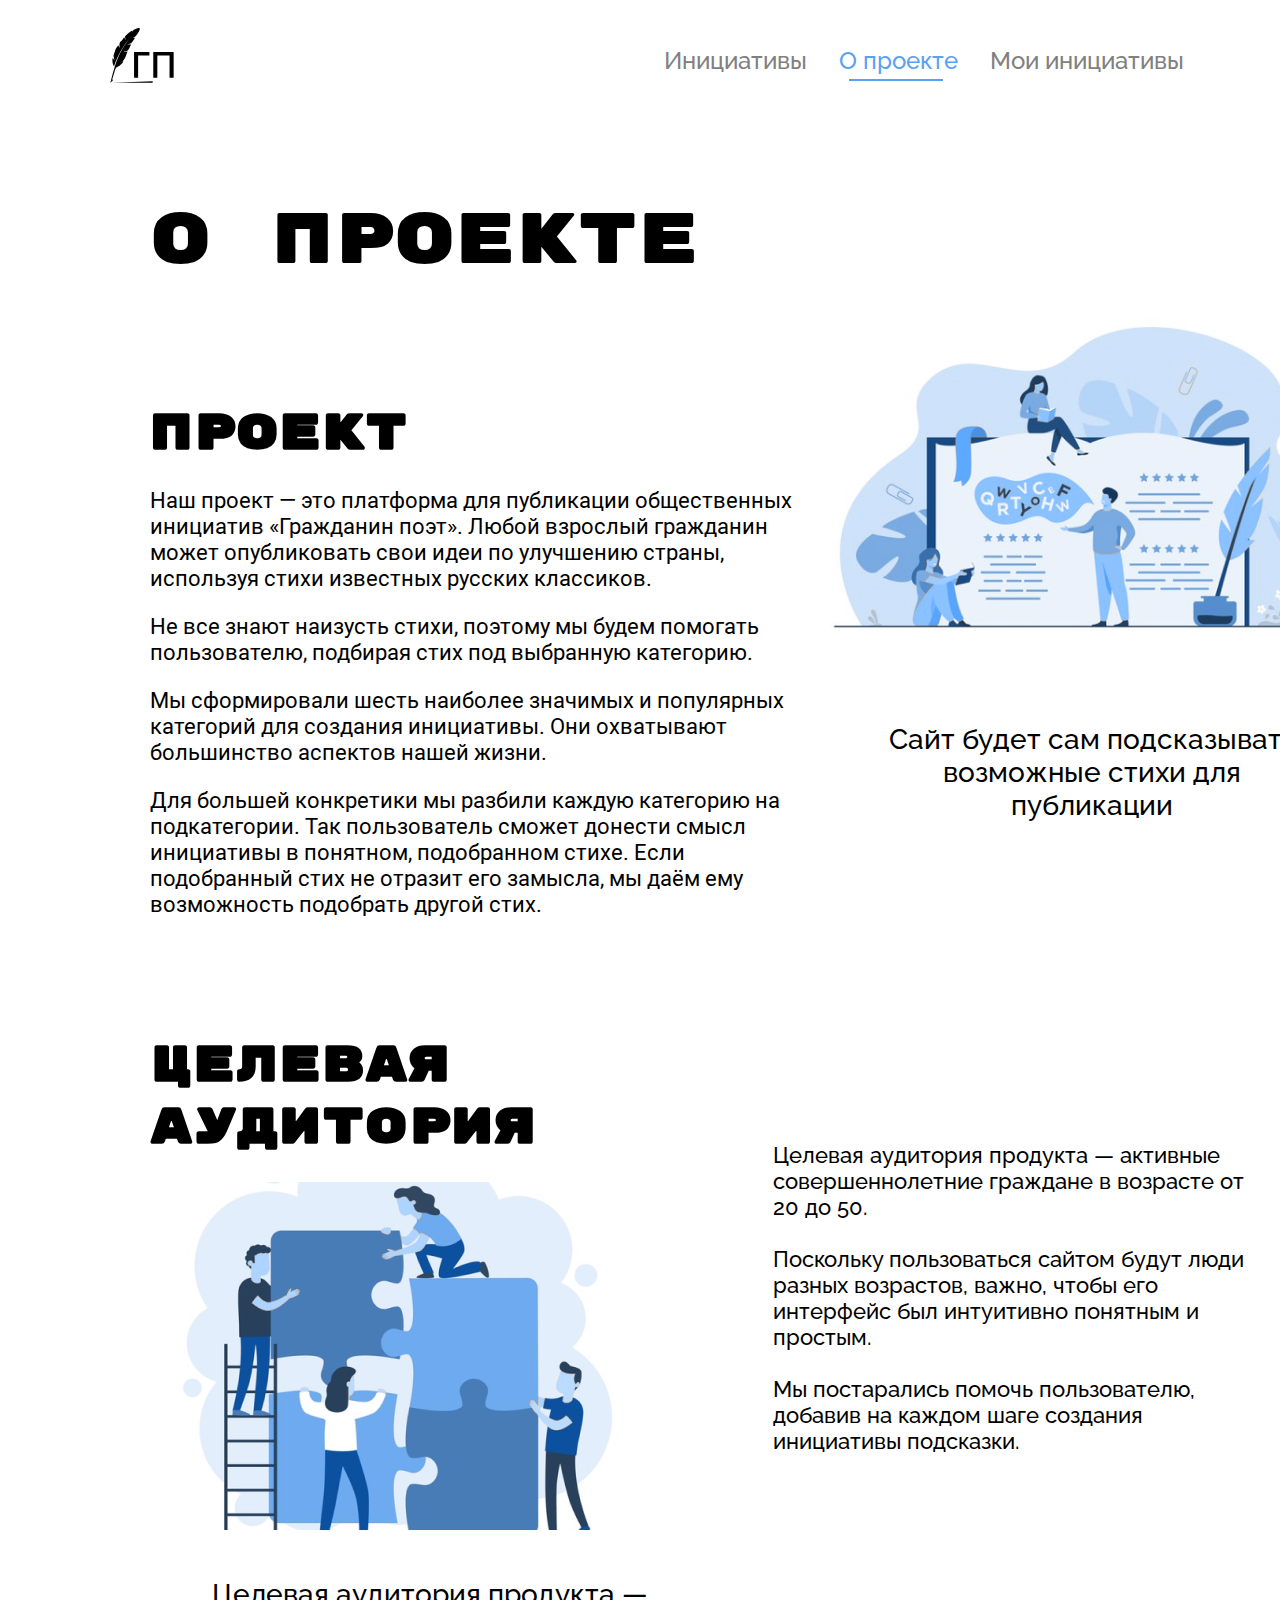
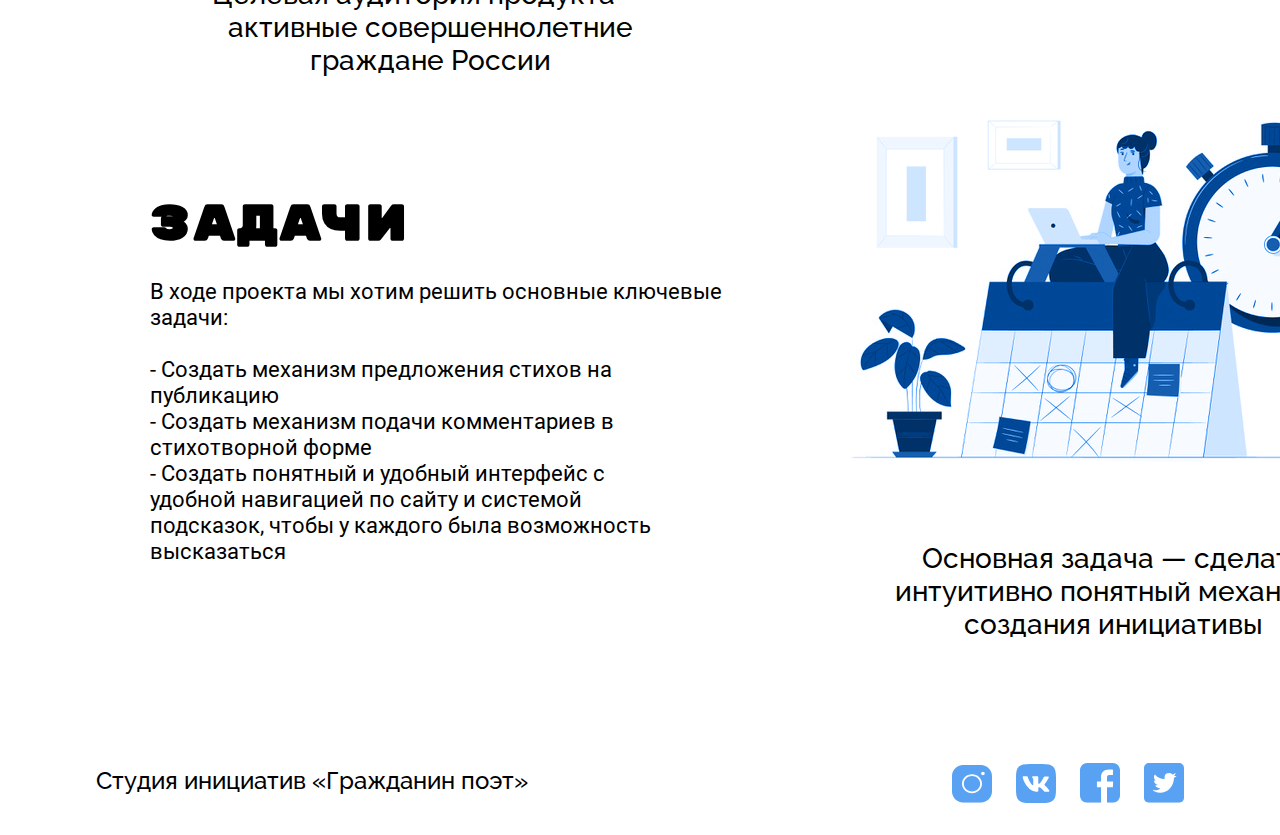
==== commit 40001b46: "fix: Исправить порядок иллюстраций в aboutProject" ====
--- a/aboutProject.html
+++ b/aboutProject.html
@@ -45,7 +45,7 @@
                         замысла, мы даём ему возможность подобрать другой стих.</p>
                 </div>
                 <div class="project__img-container">
-                    <img class="project__img-container_pic" src="./resources/images/aboutProject/about1.png">
+                    <img class="project__img-container_pic" src="./resources/images/aboutProject/about1.jpg">
                     <p class="project__img-container_text">Сайт будет сам подсказывать возможные стихи для публикации</p>
                 </div>
             </div>
@@ -78,7 +78,7 @@
                     </p>
                 </div>
                 <div class="project__img-container">
-                    <img class="project__img-container_pic" src="./resources/images/aboutProject/about3.jpg">
+                    <img class="project__img-container_pic" src="./resources/images/aboutProject/about3.png">
                     <p class="project__img-container_text">Основная задача — сделать интуитивно понятный механизм
                         создания инициативы</p>
                 </div>
